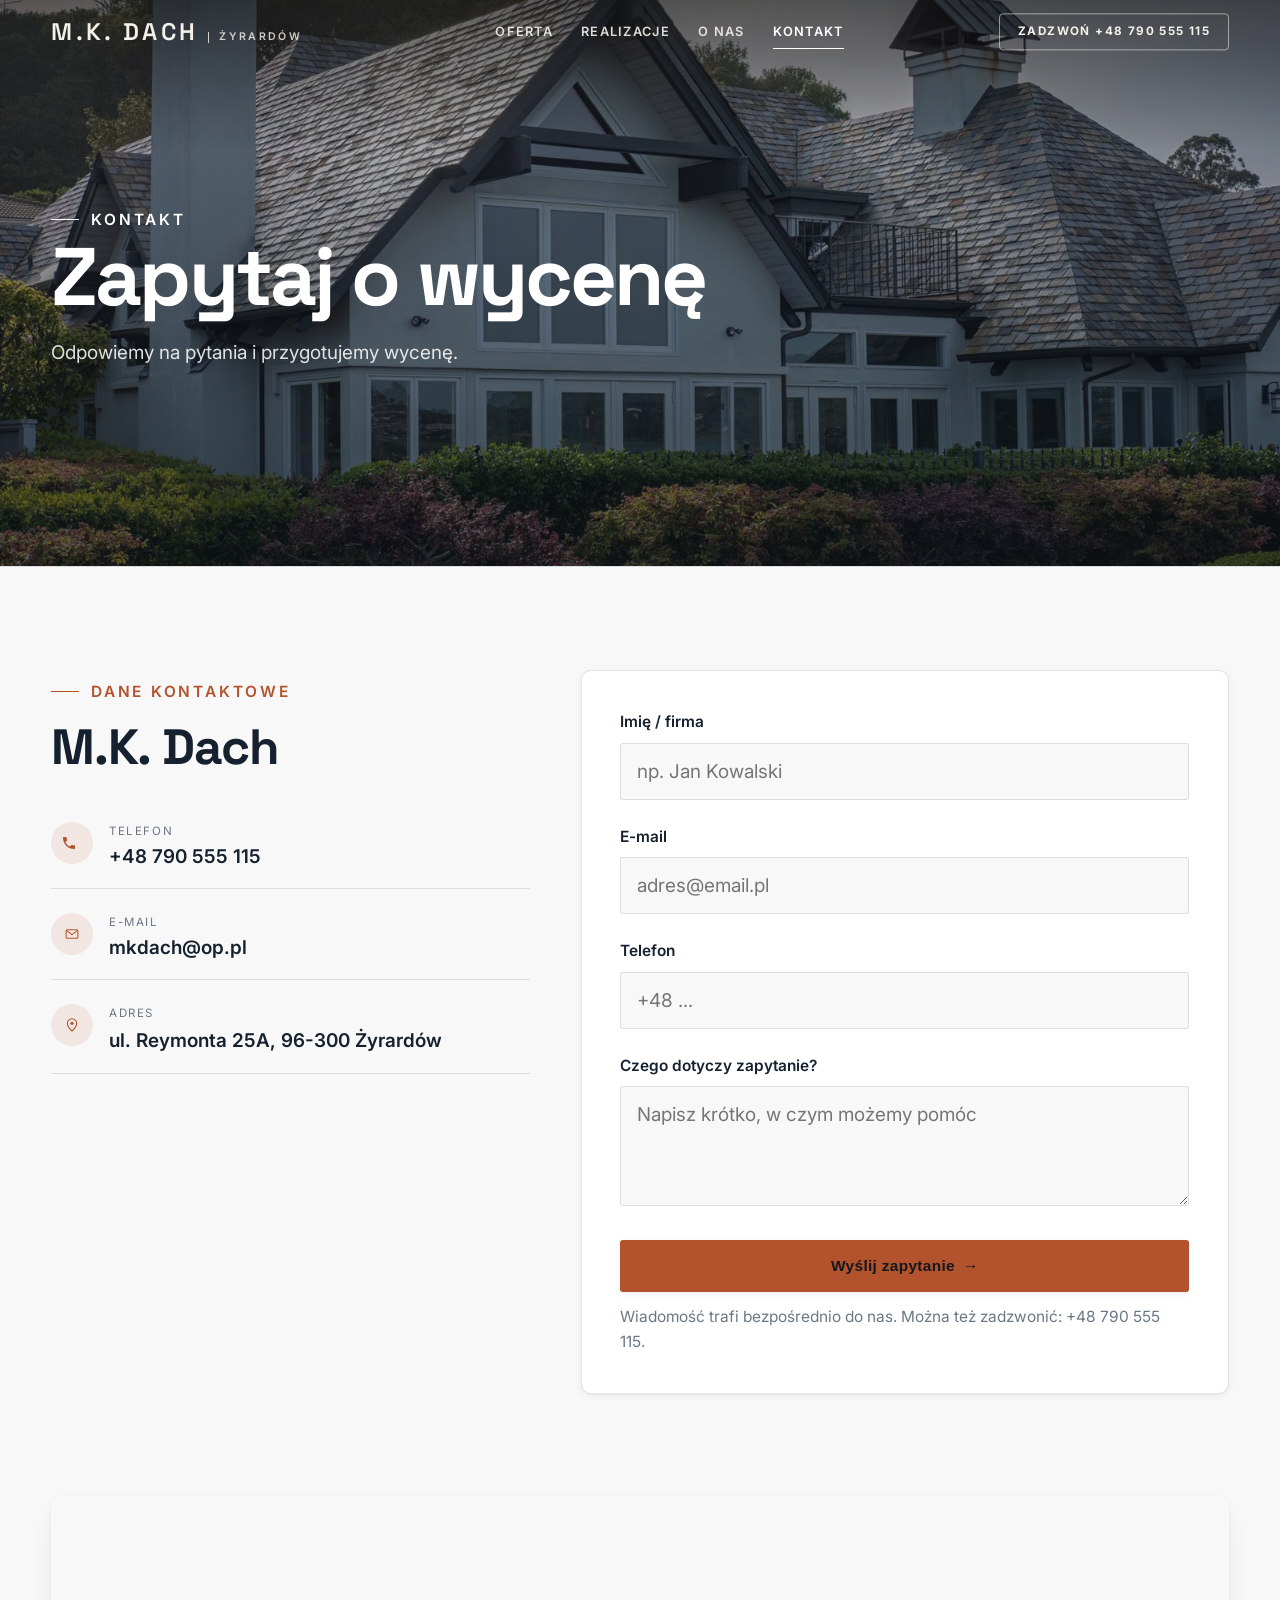
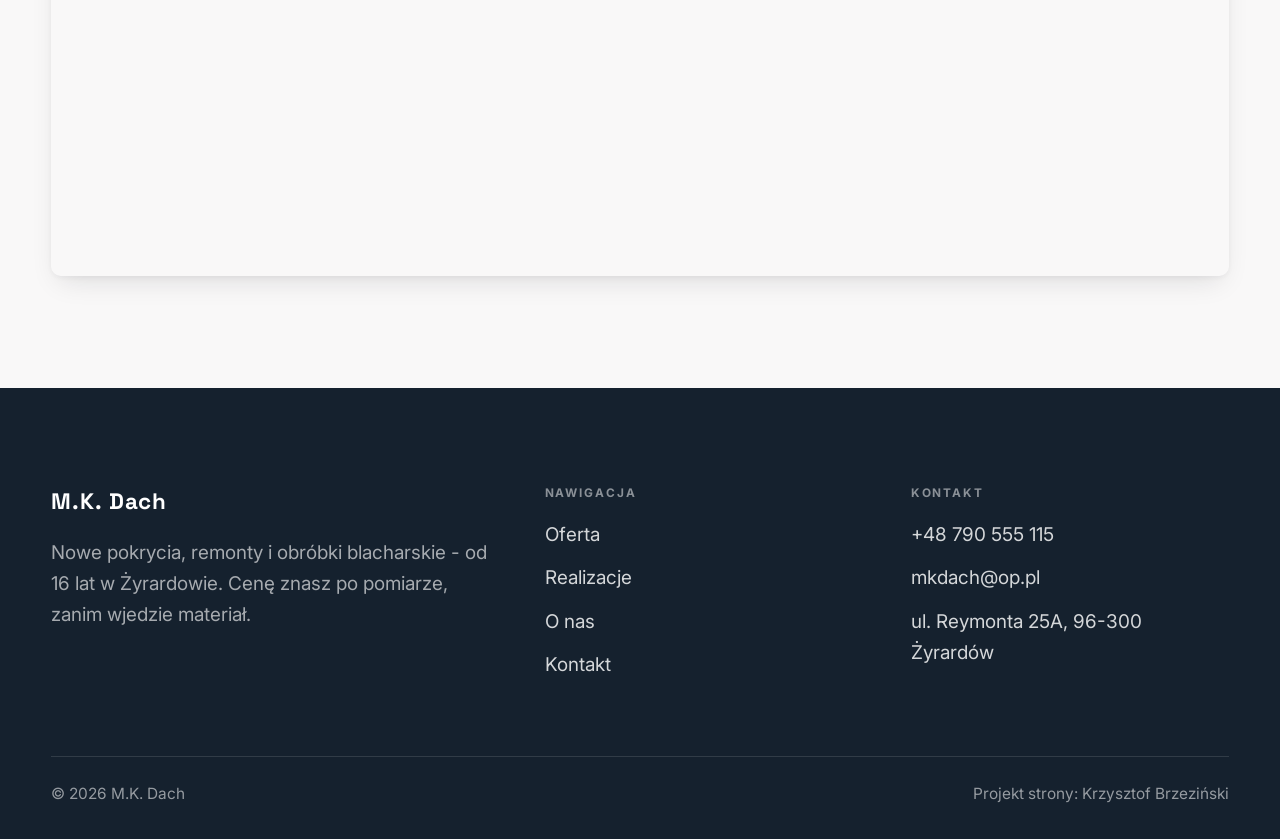
==== kontakt.html @ 136513e7 "Strona demo: m-k-dach" ====
<!DOCTYPE html>
<html lang="pl">
<head>
<meta charset="UTF-8">
<meta name="viewport" content="width=device-width, initial-scale=1.0">
<title>Kontakt - M.K. Dach</title>
<meta name="description" content="Kontakt M.K. Dach - ul. Reymonta 25A, 96-300 Żyrardów">
<link rel="preconnect" href="https://fonts.googleapis.com">
<link rel="preconnect" href="https://fonts.gstatic.com" crossorigin>
<link href="https://fonts.googleapis.com/css2?family=Space+Grotesk:wght@500;600;700&family=Inter:wght@400;500;600&display=swap" rel="stylesheet">
<link rel="stylesheet" href="assets/styles.css">
</head>
<body>

<header class="nav">
  <div class="wrap nav-inner">
    <a class="brand" href="index.html"><span class="name">M.K. Dach</span><span class="sub">Żyrardów</span></a>
    <nav class="nav-links">
      <a href="oferta.html">Oferta</a>
      <a href="realizacje.html">Realizacje</a>
      <a href="o-nas.html">O nas</a>
      <a href="kontakt.html" class="active">Kontakt</a>
      <a href="tel:+48790555115" class="btn btn-accent">Zadzwoń +48 790 555 115</a>
    </nav>
    <button class="nav-toggle" aria-label="Menu"><span></span><span></span><span></span></button>
  </div>
</header>

<section class="pagehead">
  <img src="img/g7.jpg" alt="M.K. Dach - Zapytaj o wycenę">
  <div class="wrap">
    <span class="eyebrow">Kontakt</span>
    <h1>Zapytaj o wycenę</h1>
    <p>Odpowiemy na pytania i przygotujemy wycenę.</p>
  </div>
</section>
<section>
  <div class="wrap contact-grid">
    <div class="reveal">
      <span class="eyebrow">Dane kontaktowe</span>
      <h2 style="margin:var(--space-4) 0 var(--space-6)">M.K. Dach</h2>
      <div class="info-list">
        <div class="info-row"><div class="ic"><svg class="ico-tel" width="16" height="16" viewBox="0 0 24 24" fill="none" aria-hidden="true"><path d="M6.6 10.8a15.5 15.5 0 0 0 6.6 6.6l2.2-2.2a1 1 0 0 1 1-.24 11.4 11.4 0 0 0 3.6.58 1 1 0 0 1 1 1V20a1 1 0 0 1-1 1A17 17 0 0 1 3 4a1 1 0 0 1 1-1h3.5a1 1 0 0 1 1 1c0 1.25.2 2.46.58 3.6a1 1 0 0 1-.25 1l-2.23 2.2Z" fill="currentColor"/></svg></div><div><div class="lbl">Telefon</div><a class="val" href="tel:+48790555115">+48 790 555 115</a></div></div>
        <div class="info-row"><div class="ic"><svg class="ico-mail" width="16" height="16" viewBox="0 0 24 24" fill="none" aria-hidden="true"><rect x="3.2" y="5.5" width="17.6" height="13" rx="1.6" stroke="currentColor" stroke-width="1.6"/><path d="M4 7l8 6 8-6" stroke="currentColor" stroke-width="1.6" stroke-linecap="round" stroke-linejoin="round"/></svg></div><div><div class="lbl">E-mail</div><a class="val" href="mailto:mkdach@op.pl">mkdach@op.pl</a></div></div>
        <div class="info-row"><div class="ic"><svg class="ico-pin" width="16" height="16" viewBox="0 0 24 24" fill="none" aria-hidden="true"><path d="M12 21s7-6.1 7-11.5A7 7 0 0 0 5 9.5C5 14.9 12 21 12 21Z" stroke="currentColor" stroke-width="1.6" fill="none"/><circle cx="12" cy="9.5" r="2.4" fill="currentColor"/></svg></div><div><div class="lbl">Adres</div><div class="val">ul. Reymonta 25A, 96-300 Żyrardów</div></div></div>
      </div>
    </div>
    <div class="reveal">
      <form class="form" action="https://formsubmit.co/mkdach@op.pl" method="POST">
        <input type="hidden" name="_subject" value="Zapytanie ze strony M.K. Dach">
        <input type="hidden" name="_captcha" value="false">
        <input type="hidden" name="_template" value="table">
        <div class="fld"><label for="name">Imię / firma</label><input id="name" name="name" type="text" placeholder="np. Jan Kowalski" required></div>
        <div class="fld"><label for="email">E-mail</label><input id="email" name="email" type="email" placeholder="adres@email.pl" required></div>
        <div class="fld"><label for="phone">Telefon</label><input id="phone" name="phone" type="tel" placeholder="+48 ..."></div>
        <div class="fld"><label for="msg">Czego dotyczy zapytanie?</label><textarea id="msg" name="message" placeholder="Napisz krótko, w czym możemy pomóc" required></textarea></div>
        <button type="submit" class="btn btn-accent" style="width:100%;justify-content:center">Wyślij zapytanie <span class="arr">→</span></button>
        <p class="note">Wiadomość trafi bezpośrednio do nas. Można też zadzwonić: +48 790 555 115.</p>
      </form>
    </div>
  </div>
</section>
<section style="padding-top:0">
  <div class="wrap reveal">
    <iframe class="map" title="M.K. Dach - Żyrardów" src="https://maps.google.com/maps?q=M.K.%20Dach%20%C5%BByrard%C3%B3w&z=15&output=embed" loading="lazy" referrerpolicy="no-referrer-when-downgrade"></iframe>
  </div>
</section>

<footer>
  <div class="wrap">
    <div class="foot-grid">
      <div class="foot-brand">
        <div class="name">M.K. Dach</div>
        <p>Nowe pokrycia, remonty i obróbki blacharskie - od 16 lat w Żyrardowie. Cenę znasz po pomiarze, zanim wjedzie materiał.</p>
      </div>
      <div class="foot-col">
        <h4>Nawigacja</h4>
        <a href="oferta.html">Oferta</a>
        <a href="realizacje.html">Realizacje</a>
        <a href="o-nas.html">O nas</a>
        <a href="kontakt.html">Kontakt</a>
      </div>
      <div class="foot-col">
        <h4>Kontakt</h4>
        <a href="tel:+48790555115">+48 790 555 115</a>
        <a href="mailto:mkdach@op.pl">mkdach@op.pl</a>
        <p>ul. Reymonta 25A, 96-300 Żyrardów</p>
      </div>
    </div>
    <div class="foot-bot">
      <span>© 2026 M.K. Dach</span>
      <span>Projekt strony: Krzysztof Brzeziński</span>
    </div>
  </div>
</footer>
<div class="sticky-call"><a class="sc-call" href="tel:+48790555115"><svg class="ico-tel" width="16" height="16" viewBox="0 0 24 24" fill="none" aria-hidden="true"><path d="M6.6 10.8a15.5 15.5 0 0 0 6.6 6.6l2.2-2.2a1 1 0 0 1 1-.24 11.4 11.4 0 0 0 3.6.58 1 1 0 0 1 1 1V20a1 1 0 0 1-1 1A17 17 0 0 1 3 4a1 1 0 0 1 1-1h3.5a1 1 0 0 1 1 1c0 1.25.2 2.46.58 3.6a1 1 0 0 1-.25 1l-2.23 2.2Z" fill="currentColor"/></svg> Zadzwoń</a><a class="sc-quote" href="kontakt.html">Bezpłatna wycena</a></div>

<script src="assets/main.js"></script>
</body>
</html>
---- assets/styles.css ----
/* ============================================================
   STOLBASZ — premium, architektoniczny B2B fit-out
   Jasna paleta, zero brązu. System wg premium-web-craft.
   Projekt strony: Krzysztof Brzeziński
   ============================================================ */

:root{
  /* PALETA — jasna, architektoniczna, chłodna */
  --paper:#F4F6F8;          /* główne tło */
  --paper-2:#E7EBEF;        /* sekcje alternatywne (chłodny jasny szary) */
  --paper-3:#E7EBEF;        /* delikatne wypełnienia */
  --ink:#15212E;            /* tekst główny — chłodny grafit */
  --ink-soft:#243443;       /* nagłówki drugorzędne */
  --muted:#6B7785;          /* tekst poboczny */
  --line:rgba(21,33,46,.12);/* hairline */
  --accent:#E8A317;         /* stonowany petrol-slate — jedyny akcent */
  --accent-d:#C9870C;
  --accent-soft:rgba(232,163,23,.10);
  --dark:#15212E;           /* sekcje ciemne (stopka/CTA) */

  /* ODSTĘPY — skala 4/8 */
  --space-1:4px; --space-2:8px; --space-3:12px; --space-4:16px; --space-5:24px;
  --space-6:32px; --space-7:48px; --space-8:64px; --space-9:96px; --space-10:128px;

  /* TYPOGRAFIA — fluid clamp() (skala podbita 16.07.2026: większe, czytelniejsze litery — uwaga Adama) */
  --text-sm:clamp(.9rem,.87rem + .12vw,1rem);
  --text-base:clamp(1.08rem,1.04rem + .18vw,1.2rem);
  --text-lg:clamp(1.24rem,1.15rem + .34vw,1.44rem);
  --text-h3:clamp(1.34rem,1.22rem + .55vw,1.66rem);
  --text-h2:clamp(2.1rem,1.66rem + 2.1vw,3.1rem);
  --text-h1:clamp(2.9rem,2.1rem + 4vw,5.1rem);

  /* PROMIENIE — architektoniczne, raczej ostre */
  --r-sm:3px; --r-md:6px; --r-lg:10px;

  /* RUCH */
  --ease:cubic-bezier(.25,.46,.45,.94); --dur:.24s;

  /* CIENIE — miękkie, warstwowe */
  --sh-sm:0 1px 2px rgba(16,24,32,.04), 0 2px 8px rgba(16,24,32,.05);
  --sh-md:0 2px 6px rgba(16,24,32,.05), 0 12px 28px -8px rgba(16,24,32,.12);
  --sh-lg:0 6px 14px rgba(16,24,32,.07), 0 26px 56px -18px rgba(16,24,32,.22);

  --hairline:1px solid var(--line);

  --font-display:'Space Grotesk','Inter',sans-serif;
  --font-body:'Inter',sans-serif;
}

*{box-sizing:border-box;margin:0;padding:0}
html{scroll-behavior:smooth}
body{
  font-family:var(--font-body);
  font-size:var(--text-base);
  line-height:1.65;
  color:var(--ink);
  background:var(--paper);
  -webkit-font-smoothing:antialiased;
  text-rendering:optimizeLegibility;
}
img{max-width:100%;display:block}
a{color:inherit;text-decoration:none}

.wrap{width:min(92%,1180px);margin-inline:auto}
section{padding-block:clamp(52px,6.5vw,96px)}

h1,h2,h3{font-family:var(--font-display);font-weight:700;line-height:1.08;letter-spacing:-.02em;color:var(--ink)}
h1{font-size:var(--text-h1);letter-spacing:-.035em}
h2{font-size:var(--text-h2);letter-spacing:-.025em}
h3{font-size:var(--text-h3)}
p{max-width:65ch}

.eyebrow{
  font-family:var(--font-body);
  font-size:var(--text-sm);
  font-weight:600;
  letter-spacing:.18em;
  text-transform:uppercase;
  color:var(--accent);
  display:inline-flex;align-items:center;gap:var(--space-3);
}
.eyebrow::before{content:"";width:28px;height:1px;background:var(--accent);display:inline-block}

.muted{color:var(--muted)}
.lead{font-size:var(--text-lg);line-height:1.55;color:var(--ink-soft);max-width:50ch}

/* ---------- BUTTONS ---------- */
.btn{
  display:inline-flex;align-items:center;gap:var(--space-2);
  font-weight:600;font-size:var(--text-sm);letter-spacing:.02em;
  padding:var(--space-4) var(--space-6);
  border-radius:var(--r-sm);
  transition:transform var(--dur) var(--ease),box-shadow var(--dur) var(--ease),background var(--dur) var(--ease);
  cursor:pointer;border:1px solid transparent;
}
.btn-accent{background:var(--accent);color:#fff;box-shadow:var(--sh-sm)}
.btn-accent:hover{background:var(--accent-d);transform:translateY(-2px);box-shadow:var(--sh-md)}
.btn-accent:active{transform:translateY(0);box-shadow:var(--sh-sm)}
.btn-ghost{background:transparent;color:var(--ink);border-color:var(--line)}
.btn-ghost:hover{border-color:var(--accent);color:var(--accent);transform:translateY(-2px)}
.btn-light{background:#fff;color:var(--ink);box-shadow:var(--sh-sm)}
.btn-light:hover{transform:translateY(-2px);box-shadow:var(--sh-md)}
.btn .arr{transition:transform var(--dur) var(--ease)}
.btn:hover .arr{transform:translateX(4px)}

/* ---------- NAV ---------- */
.nav{
  position:sticky;top:0;z-index:50;
  background:color-mix(in srgb,var(--paper) 88%,transparent);
  backdrop-filter:saturate(140%) blur(10px);
  border-bottom:var(--hairline);
}
.nav-inner{display:flex;align-items:center;justify-content:space-between;height:72px}
.brand{display:flex;flex-direction:column;line-height:1}
.brand .name{font-family:var(--font-display);font-weight:800;font-size:1.35rem;letter-spacing:.04em}
.brand .sub{font-size:.62rem;letter-spacing:.34em;text-transform:uppercase;color:var(--muted);margin-top:5px}
.nav-links{display:flex;align-items:center;gap:var(--space-6)}
.nav-links a{font-size:var(--text-sm);font-weight:500;color:var(--ink-soft);position:relative;padding-block:4px;transition:color var(--dur) var(--ease)}
.nav-links a::after{content:"";position:absolute;left:0;bottom:0;width:0;height:1.5px;background:var(--accent);transition:width var(--dur) var(--ease)}
.nav-links a:hover,.nav-links a.active{color:var(--ink)}
.nav-links a:hover::after,.nav-links a.active::after{width:100%}
.nav-links .btn{padding:var(--space-2) var(--space-5)}
/* przyciski w nav: właściwy kolor (przebij .nav-links a) + bez podkreślenia */
.nav-links a.btn-accent{color:#fff}
.nav-links a.btn-ghost,.nav-links a.btn-light{color:var(--ink)}
.nav-links a.btn::after{display:none}
.nav-toggle{display:none;background:none;border:none;cursor:pointer;flex-direction:column;gap:5px;padding:8px}
.nav-toggle span{width:24px;height:2px;background:var(--ink);transition:var(--dur)}

/* ---------- HERO (split) ---------- */
.hero{position:relative;overflow:hidden;border-bottom:var(--hairline)}
.hero-grid{display:grid;grid-template-columns:1.05fr .95fr;gap:clamp(24px,4vw,60px);align-items:center;
  padding-block:clamp(36px,4.5vw,64px)}
.hero-copy .eyebrow{margin-bottom:var(--space-5)}
.hero-copy h1{margin-bottom:var(--space-5)}
.hero-copy .lead{margin-bottom:var(--space-7)}
.hero-actions{display:flex;flex-wrap:wrap;gap:var(--space-4)}
.hero-art{position:relative;aspect-ratio:4/3;border-radius:var(--r-lg);overflow:hidden;box-shadow:var(--sh-lg)}
.hero-art img{width:100%;height:100%;object-fit:cover}
.hero-art::after{content:"";position:absolute;inset:0;background:linear-gradient(180deg,transparent 55%,rgba(18,24,28,.28))}
.hero-badge{position:absolute;left:var(--space-5);bottom:var(--space-5);z-index:2;
  background:rgba(252,252,251,.94);backdrop-filter:blur(4px);
  border-radius:var(--r-md);padding:var(--space-4) var(--space-5);box-shadow:var(--sh-md);max-width:78%}
.hero-badge strong{display:block;font-family:var(--font-display);font-size:1rem;letter-spacing:-.01em}
.hero-badge span{font-size:var(--text-sm);color:var(--muted)}

/* ---------- HERO duży / kinowy (strona główna) ---------- */
.hero-cine{position:relative;min-height:clamp(560px,82vh,840px);min-height:clamp(560px,82svh,840px);display:flex;align-items:center;overflow:hidden;border-bottom:var(--hairline)}
.hero-cine>img{position:absolute;inset:0;width:100%;height:100%;object-fit:cover;z-index:0}
.hero-cine::after{content:"";position:absolute;inset:0;z-index:1;
  background:linear-gradient(95deg,rgba(13,18,23,.86) 0%,rgba(13,18,23,.64) 32%,rgba(13,18,23,.24) 62%,rgba(13,18,23,.04) 100%)}
.hero-cine .wrap{position:relative;z-index:2;padding-block:var(--space-8)}
.hero-cine .hero-copy{max-width:660px}
.hero-cine .eyebrow{color:#fff;margin-bottom:var(--space-5)}
.hero-cine .eyebrow::before{background:#fff}
.hero-cine h1{color:#fff;margin-bottom:var(--space-5);font-size:clamp(2.9rem,2rem + 4.4vw,5.2rem)}
.hero-cine .lead{color:rgba(255,255,255,.92);max-width:48ch;margin-bottom:var(--space-7)}
.hero-cine .hero-actions{display:flex;flex-wrap:wrap;gap:var(--space-4)}
@media(max-width:680px){
  .hero-cine{min-height:clamp(520px,76vh,640px);min-height:clamp(520px,76svh,640px);align-items:flex-end}
  .hero-cine::after{background:linear-gradient(0deg,rgba(13,18,23,.9) 6%,rgba(13,18,23,.45) 55%,rgba(13,18,23,.25) 100%)}
  .hero-cine .wrap{padding-bottom:var(--space-9)}
}

/* full-bleed hero variant (podstrony) */
.pagehead{position:relative;min-height:46vh;min-height:46svh;display:flex;align-items:flex-end;overflow:hidden;border-bottom:var(--hairline)}
.pagehead img{position:absolute;inset:0;width:100%;height:100%;object-fit:cover}
.pagehead::after{content:"";position:absolute;inset:0;background:linear-gradient(180deg,rgba(18,24,28,.25),rgba(18,24,28,.62))}
.pagehead .wrap{position:relative;z-index:2;padding-block:var(--space-9);color:#fff}
.pagehead h1{color:#fff;max-width:18ch}
.pagehead .eyebrow{color:#fff}
.pagehead .eyebrow::before{background:#fff}
.pagehead p{color:rgba(255,255,255,.86);margin-top:var(--space-4);max-width:54ch}

/* ---------- STRIP (pasek skrótów / liczby) ---------- */
.strip{background:var(--dark);color:#fff}
.strip .wrap{display:grid;grid-template-columns:repeat(4,1fr);gap:var(--space-6);padding-block:var(--space-8)}
.strip .item .k{font-family:var(--font-display);font-size:clamp(1.6rem,1.2rem + 1.4vw,2.4rem);font-weight:800;letter-spacing:-.02em;color:#fff}
.strip .item .v{font-size:var(--text-sm);color:rgba(255,255,255,.66);margin-top:var(--space-2);line-height:1.45}
.strip .item{border-left:2px solid var(--accent);padding-left:var(--space-5)}

/* ---------- SECTION HEAD ---------- */
.head{max-width:48rem;margin-bottom:var(--space-8)}
.head.center{margin-inline:auto;text-align:center}
.head .eyebrow{margin-bottom:var(--space-4)}
.head h2{margin-bottom:var(--space-4)}
.head p{color:var(--muted);font-size:var(--text-lg);line-height:1.55}
.head.center p{margin-inline:auto}

/* ---------- INTRO SPLIT ---------- */
.split{display:grid;grid-template-columns:.92fr 1.08fr;gap:clamp(28px,5vw,80px);align-items:center}
.split.rev{grid-template-columns:1.08fr .92fr}
.split.rev .split-art{order:-1}
.split-art{position:relative;aspect-ratio:5/4;border-radius:var(--r-lg);overflow:hidden;box-shadow:var(--sh-lg)}
.split-art img{width:100%;height:100%;object-fit:cover}
.split-copy h2{margin-bottom:var(--space-5)}
.split-copy p+p{margin-top:var(--space-4)}
.split-copy .btn{margin-top:var(--space-6)}

/* ---------- SERVICES (zakres) ---------- */
.svc-grid{display:grid;grid-template-columns:repeat(auto-fit,minmax(280px,1fr));gap:var(--space-5)}
.svc{background:#fff;border:var(--hairline);border-radius:var(--r-md);padding:var(--space-7) var(--space-6);
  transition:transform var(--dur) var(--ease),box-shadow var(--dur) var(--ease),border-color var(--dur) var(--ease);
  position:relative;overflow:hidden}
.svc::before{content:"";position:absolute;left:0;top:0;width:3px;height:0;background:var(--accent);transition:height var(--dur) var(--ease)}
.svc:hover{transform:translateY(-4px);box-shadow:var(--sh-md);border-color:transparent}
.svc:hover::before{height:100%}
.svc .ic{font-family:var(--font-display);font-size:.8rem;font-weight:700;letter-spacing:.12em;color:var(--accent);margin-bottom:var(--space-4)}
.svc h3{margin-bottom:var(--space-3);font-size:1.22rem}
.svc p{color:var(--muted);font-size:var(--text-base);line-height:1.6}

/* big detailed service rows */
.svc-row{display:grid;grid-template-columns:.8fr 1.2fr;gap:clamp(20px,4vw,60px);align-items:center;padding-block:var(--space-8)}
.svc-row+.svc-row{border-top:var(--hairline)}
.svc-row.rev{grid-template-columns:1.2fr .8fr}
.svc-row.rev .svc-row-art{order:-1}
.svc-row-art{aspect-ratio:4/3;border-radius:var(--r-md);overflow:hidden;box-shadow:var(--sh-md)}
.svc-row-art img{width:100%;height:100%;object-fit:cover}
.svc-row h3{font-size:1.5rem;margin-bottom:var(--space-4)}
.svc-row .num{font-family:var(--font-display);font-size:.85rem;font-weight:700;letter-spacing:.14em;color:var(--accent);display:block;margin-bottom:var(--space-3)}
.svc-row ul{list-style:none;margin-top:var(--space-4);display:flex;flex-direction:column;gap:var(--space-2)}
.svc-row li{position:relative;padding-left:var(--space-5);color:var(--muted);font-size:var(--text-base)}
.svc-row li::before{content:"";position:absolute;left:0;top:.62em;width:8px;height:1px;background:var(--accent)}

/* ---------- GALLERY (realizacje) ---------- */
.gallery{display:grid;grid-template-columns:repeat(12,1fr);gap:var(--space-4);grid-auto-rows:200px}
/* GALERIA MASONRY — pionowe zdjęcia (portrety beauty/wellness) bez przycinania: kolumny, height auto */
.gallery-masonry{column-count:3;column-gap:var(--space-4)}
@media(max-width:900px){.gallery-masonry{column-count:2}}
@media(max-width:560px){.gallery-masonry{column-count:1}}
.gallery-masonry .m-tile{break-inside:avoid;margin:0 0 var(--space-4);padding:0;position:relative;overflow:hidden;border-radius:var(--r-md);border:1px solid var(--line)}
.gallery-masonry .m-tile img{width:100%;height:auto;display:block}
.gallery-masonry .m-tile .cap{position:absolute;left:0;right:0;bottom:0;padding:var(--space-4);color:#fff;background:linear-gradient(0deg,rgba(0,0,0,.55),transparent);font-size:var(--text-sm)}
.gallery-masonry .m-tile .cap small{display:block;font-weight:400;opacity:.78;letter-spacing:.04em;text-transform:uppercase;font-size:.66rem;margin-top:3px}
.tile{position:relative;overflow:hidden;border-radius:var(--r-md);box-shadow:var(--sh-sm);
  transition:transform var(--dur) var(--ease),box-shadow var(--dur) var(--ease)}
.tile img{width:100%;height:100%;object-fit:cover;transition:transform .6s var(--ease)}
.tile:hover{box-shadow:var(--sh-md)}
.tile:hover img{transform:scale(1.05)}
.tile .cap{position:absolute;left:0;right:0;bottom:0;padding:var(--space-5) var(--space-4) var(--space-4);
  background:linear-gradient(transparent,rgba(18,24,28,.78));color:#fff;
  font-size:var(--text-sm);font-weight:600;letter-spacing:.01em;
  opacity:0;transform:translateY(8px);transition:var(--dur) var(--ease)}
.tile:hover .cap{opacity:1;transform:translateY(0)}
.tile .cap small{display:block;font-weight:400;opacity:.78;letter-spacing:.04em;text-transform:uppercase;font-size:.66rem;margin-top:3px}
/* bento spans */
.t-wide{grid-column:span 6}
.t-tall{grid-column:span 6;grid-row:span 2}
.t-std{grid-column:span 6}
.t-third{grid-column:span 4}
.t-two3{grid-column:span 8}

/* ---------- TRUST / WIARYGODNOŚĆ ---------- */
.trust{background:var(--paper-2)}
.trust-grid{display:grid;grid-template-columns:repeat(auto-fit,minmax(240px,1fr));gap:var(--space-5);margin-top:var(--space-7)}
.trust-card{background:#fff;border-radius:var(--r-md);padding:var(--space-7) var(--space-6);box-shadow:var(--sh-sm);border-top:3px solid var(--accent)}
.trust-card .big{font-family:var(--font-display);font-size:clamp(1.8rem,1.3rem + 1.6vw,2.6rem);font-weight:800;letter-spacing:-.02em;color:var(--ink);line-height:1}
.trust-card h3{font-size:1.12rem;margin:var(--space-3) 0 var(--space-2)}
.trust-card p{color:var(--muted);font-size:var(--text-base);line-height:1.55}

/* ---------- CTA band ---------- */
.cta{background:var(--dark);color:#fff;position:relative;overflow:hidden}
.cta .wrap{display:grid;grid-template-columns:1.4fr .6fr;gap:var(--space-7);align-items:center;position:relative;z-index:2}
.cta h2{color:#fff;max-width:20ch}
.cta p{color:rgba(255,255,255,.74);margin-top:var(--space-4)}
.cta-actions{display:flex;flex-direction:column;gap:var(--space-3);align-items:flex-start}
.cta::before{content:"";position:absolute;right:-80px;top:-80px;width:360px;height:360px;border-radius:50%;
  background:radial-gradient(circle,var(--accent-soft),transparent 70%)}

/* ---------- CONTACT ---------- */
.contact-grid{display:grid;grid-template-columns:.85fr 1.15fr;gap:clamp(28px,4vw,56px);align-items:start}
.info-list{display:flex;flex-direction:column;gap:var(--space-2)}
.info-row{display:flex;gap:var(--space-4);align-items:flex-start;padding-block:var(--space-4);border-bottom:var(--hairline)}
.info-row .ic{flex:none;width:42px;height:42px;display:grid;place-items:center;border-radius:50%;
  background:var(--accent-soft);color:var(--accent);font-size:1.05rem}
.info-row .lbl{font-size:.72rem;letter-spacing:.14em;text-transform:uppercase;color:var(--muted)}
.info-row .val{font-weight:600;font-size:var(--text-base);margin-top:2px}
.info-row a.val:hover{color:var(--accent)}
.map{border:none;border-radius:var(--r-lg);box-shadow:var(--sh-md);width:100%;height:100%;min-height:380px;filter:grayscale(.2) contrast(1.02)}
.form{background:#fff;border:var(--hairline);border-radius:var(--r-lg);padding:clamp(24px,3vw,40px);box-shadow:var(--sh-sm)}
.form .fld{margin-bottom:var(--space-5)}
.form label{display:block;font-size:var(--text-sm);font-weight:600;margin-bottom:var(--space-2)}
.form input,.form textarea{width:100%;font-family:inherit;font-size:var(--text-base);color:var(--ink);
  padding:var(--space-4);border:var(--hairline);border-radius:var(--r-sm);background:var(--paper);transition:border-color var(--dur)}
.form input:focus,.form textarea:focus{outline:none;border-color:var(--accent);background:#fff}
.form textarea{resize:vertical;min-height:120px}
.form .note{font-size:var(--text-sm);color:var(--muted);margin-top:var(--space-3)}

/* ---------- FOOTER ---------- */
footer{background:var(--dark);color:#fff;padding-block:var(--space-9) var(--space-6)}
.foot-grid{display:grid;grid-template-columns:1.4fr 1fr 1fr;gap:var(--space-7);margin-bottom:var(--space-8)}
.foot-brand .name{font-family:var(--font-display);font-weight:800;font-size:1.4rem;letter-spacing:.04em}
.foot-brand p{color:rgba(255,255,255,.62);margin-top:var(--space-4);font-size:var(--text-base);max-width:38ch}
.foot-col h4{font-size:.74rem;letter-spacing:.16em;text-transform:uppercase;color:rgba(255,255,255,.5);margin-bottom:var(--space-4)}
.foot-col a,.foot-col p{display:block;color:rgba(255,255,255,.82);font-size:var(--text-base);margin-bottom:var(--space-3)}
.foot-col a:hover{color:#fff}
.foot-bot{border-top:1px solid rgba(255,255,255,.12);padding-top:var(--space-5);display:flex;justify-content:space-between;flex-wrap:wrap;gap:var(--space-3);
  font-size:var(--text-sm);color:rgba(255,255,255,.55)}
.foot-bot a:hover{color:#fff}

/* ---------- REVEAL ---------- */
.reveal{opacity:0;transform:translateY(22px);transition:opacity .6s var(--ease),transform .6s var(--ease)}
.reveal.in{opacity:1;transform:none}

/* ---------- RESPONSIVE ---------- */
@media(max-width:920px){
  .hero-grid,.split,.split.rev,.svc-row,.svc-row.rev,.cta .wrap,.contact-grid,.foot-grid{grid-template-columns:1fr}
  .split.rev .split-art,.svc-row.rev .svc-row-art{order:0}
  .hero-art{aspect-ratio:16/10;max-height:420px}
  .strip .wrap{grid-template-columns:repeat(2,1fr);gap:var(--space-7)}
  .gallery{grid-auto-rows:180px}
  .t-wide,.t-tall,.t-std,.t-third,.t-two3{grid-column:span 6}
  .t-tall{grid-row:span 1}
  .cta-actions{flex-direction:row;flex-wrap:wrap}
  .foot-grid{gap:var(--space-6)}
}
@media(max-width:680px){
  .nav-links{position:fixed;inset:72px 0 auto 0;background:var(--paper);flex-direction:column;align-items:stretch;
    gap:0;padding:var(--space-4) 6%;border-bottom:var(--hairline);box-shadow:var(--sh-md);
    transform:translateY(-120%);transition:transform var(--dur) var(--ease)}
  .nav-links.open{transform:translateY(0)}
  .nav-links a{padding-block:var(--space-4);border-bottom:var(--hairline)}
  .nav-links .btn{margin-top:var(--space-3);justify-content:center}
  .nav-toggle{display:flex}
  .strip .wrap{grid-template-columns:1fr}
  .gallery{grid-template-columns:repeat(6,1fr)}
  .foot-grid{grid-template-columns:1fr}
}
@media(prefers-reduced-motion:reduce){
  *{animation-duration:.01ms!important;transition:none!important}
  .reveal{opacity:1!important;transform:none!important}
  html{scroll-behavior:auto}
}

/* ============================================================
   PREMIUM LAYER — destylat deep-researchu branż (anty-AI, spokój).
   Zmienne STOLBASZ (--accent/--ink/--paper/--line/--dark). Ruch ledwo
   zauważalny, krzywa cubic-bezier(.16,.84,.44,1); prefers-reduced-motion
   pokryte blanketem wyżej. Karty hairline zamiast cieni = #1 sygnał „nie-AI".
   ============================================================ */

/* więcej oddechu między sekcjami (liderzy: 110-130px) */
section{padding-block:clamp(64px,8vw,128px)}

/* 1) Aksamitny reveal — dłuższa, miękka krzywa zamiast „skoku" */
.reveal{transition:opacity .9s cubic-bezier(.16,.84,.44,1),transform .9s cubic-bezier(.16,.84,.44,1);will-change:opacity,transform}
/* stagger TYLKO w galerii (tam pozycja = porządek dzieci) */
.gallery .reveal:nth-child(2){transition-delay:.07s}
.gallery .reveal:nth-child(3){transition-delay:.14s}
.gallery .reveal:nth-child(4){transition-delay:.21s}
.gallery .reveal:nth-child(5){transition-delay:.28s}
.gallery .reveal:nth-child(6){transition-delay:.35s}

/* 2) Hero STATYCZNY na .hero-cine — Ken Burns CAŁKIEM WYŁĄCZONY 26.06 (3. zgłoszenie Szymona).
   GENEZA: animowanie scale na <img> hero z teksturami (cegły/framugi) re-samplinguje obraz
   klatka po klatce → na części ekranów drobne drganie/shimmer = „heroshot się trzęsie".
   translateY usunięto wcześniej, scale-only + will-change/GPU NIE wystarczyły do GWARANCJI gładkości.
   Krzysztof zażądał pewności („make sure, że błąd się nie pojawi") > efekt. Zero animacji = 0% drgania.
   Delikatny zoom zostaje TYLKO w pełnoekranowych hero gastro/studio (hg-bg/hs-bg — tło, inny
   mechanizm, chwalone, nigdy nie zgłaszane). NIE wracać do KB na .hero-cine bez realnego testu
   na sprzęcie klienta — to ryzyko regresji „trzęsienia”. */
/* BEZPIECZNY "wow" na hero = jednorazowy FADE-IN (opacity), nie zoom.
   opacity nie dotyka bitmapy → gładkie na KAŻDYM zdjęciu/ekranie/GPU, zero ryzyka migotania.
   Geometryczny ruch (scale/translate) na .hero-cine jest ZAKAZANY (bramka pilnuje). */
@keyframes heroFade{from{opacity:0}to{opacity:1}}
.hero-cine>img{transform:none;animation:heroFade 1.1s ease-out both}

/* 3) Akcentowy hairline pod nagłówkiem sekcji, który „rysuje się" przy wejściu */
.head h2{position:relative;padding-bottom:18px}
.head h2::after{content:"";position:absolute;left:0;bottom:0;height:1px;width:0;background:var(--accent);transition:width 1s cubic-bezier(.16,.84,.44,1) .15s}
.head.center h2::after{left:50%;transform:translateX(-50%)}
.head.reveal.in h2::after,.head.center.reveal.in h2::after{width:54px}

/* 4) Karty HAIRLINE zamiast cieni/zaokrągleń (najmocniejszy anty-AI detal) */
.svc{background:transparent;border:1px solid var(--line);border-radius:var(--r-sm);box-shadow:none}
.svc:hover{box-shadow:none;border-color:var(--accent);transform:translateY(-3px)}
.trust-card{background:transparent;box-shadow:none;border:1px solid var(--line);border-top:2px solid var(--accent);border-radius:var(--r-sm)}
.tile{box-shadow:none;border-radius:var(--r-sm)}
.tile:hover{box-shadow:none}

/* 5) Sticky-nav kondensuje się po przewinięciu (sygnał dopracowania) */
.nav{transition:box-shadow .4s ease,background .4s ease}
.nav.is-stuck{box-shadow:0 1px 0 var(--line),0 14px 30px -24px rgba(0,0,0,.45)}
.nav-inner{transition:height .35s var(--ease)}
.nav.is-stuck .nav-inner{height:60px}

/* 6) MANIFESTO — pełnoekranowy cytat-bohater (zastępuje generyczne „Dlaczego my") */
.manifesto{background:var(--paper-2);text-align:center}
.manifesto .wrap{max-width:60rem}
.manifesto p{font-family:var(--font-display);font-style:italic;font-size:clamp(1.6rem,1rem + 2.4vw,2.8rem);line-height:1.32;color:var(--ink-soft);margin-inline:auto;max-width:26ch;position:relative;padding-top:var(--space-8)}
.manifesto p::before{content:"";position:absolute;top:0;left:50%;transform:translateX(-50%);width:54px;height:1px;background:var(--accent)}
.manifesto p span{color:var(--accent);font-style:italic}

/* 7) GATEWAYS — 3 duże bramy-zdjęcia (zamiast paska menu usług) */
.gateways{display:grid;grid-template-columns:repeat(3,1fr);gap:var(--space-4)}
.gateway{position:relative;aspect-ratio:3/4;overflow:hidden;border-radius:var(--r-sm);display:block}
.gateway img{width:100%;height:100%;object-fit:cover;transition:transform .8s var(--ease),filter .5s var(--ease)}
.gateway::after{content:"";position:absolute;inset:0;background:linear-gradient(180deg,transparent 38%,rgba(18,24,28,.74))}
.gateway:hover img{transform:scale(1.05);filter:brightness(1.05)}
.gateway .g-ttl{position:absolute;left:0;right:0;bottom:0;z-index:2;padding:var(--space-6) var(--space-5);color:#fff;font-family:var(--font-display);font-size:1.45rem;letter-spacing:-.01em;line-height:1.15}
.gateway .g-ttl small{display:block;font-family:var(--font-body);font-size:var(--text-sm);font-weight:400;opacity:.82;letter-spacing:.03em;margin-top:5px}
@media(max-width:760px){.gateways{grid-template-columns:1fr}.gateway{aspect-ratio:16/10}}

/* 8) LOGO klienta w nagłówku (gdy podane --logo) */
/* 52px domyślnie (feedback Bartka 06.07.2026: 40px ginęło, uwaga padła 3x; ~56px sprawdzone na żywym demie anna-borowiec-makeup) */
.brand-logo{height:64px;width:auto;max-width:300px;object-fit:contain;display:block}
.nav.is-stuck .brand-logo{height:52px}
@media(max-width:680px){.brand-logo{height:46px;max-width:210px}}


/* === RWD: nagłówki na wąskich ekranach (dodane 17.07.2026 razem z fixem clamp) ===
   Po przywróceniu działania clamp() dolna granica --text-h1 (2.9rem) rozpychała
   dokument przy długich polskich słowach na telefonach. Tu ją zjeżdżamy. */
@media (max-width:560px){
  :root{
    --text-h1:clamp(1.9rem, 1.15rem + 4.4vw, 2.7rem);
    --text-h2:clamp(1.5rem, 1rem + 3vw, 2.1rem);
  }
  .hero-cine h1{font-size:clamp(1.9rem, 1.15rem + 4.4vw, 2.7rem)}
  h1,h2{overflow-wrap:break-word}
}

/* === rodzina: fachowcy === */
/* ============================================================
   RODZINA: FACHOWCY (hydraulik/elektryk/remont/brukarstwo/ogrodzenia)
   Doklejane NA WIERZCH base.css. Dziedziczy paletę/fonty skórki (trade/elektryk).
   Filozofia: telefon-bohater + zaufanie + „bezpłatna wycena". Spokój, nie krzyk.
   (count-up i podwójny iframe mapy świadomie pominięte - krytyka blueprintu.)
   ============================================================ */

/* --- PROCES - oś „jak pracujemy" (podpis rodziny, czego nie ma w meblach) --- */
.proces{background:var(--paper-2)}
.proces-line{list-style:none;display:grid;grid-template-columns:repeat(4,1fr);gap:var(--space-5);position:relative;margin:0;padding:0}
.proces-line li{position:relative;padding-top:var(--space-7)}
.proces-line li::before{content:"";position:absolute;top:14px;left:0;right:0;height:1px;background:var(--line)}
.proces-line li:last-child::before{right:50%}
.proces-line li:first-child::before{left:50%}
.proces-line li::after{content:"";position:absolute;top:9px;left:calc(50% - 6px);width:11px;height:11px;border-radius:50%;background:var(--accent);box-shadow:0 0 0 4px var(--paper-2)}
.proces-line .pno{font-family:var(--font-display);font-weight:800;font-size:1.5rem;color:var(--accent);letter-spacing:-.02em;display:block;margin-bottom:var(--space-3);text-align:center}
.proces-line h3{font-size:1.1rem;margin-bottom:var(--space-2);text-align:center}
.proces-line p{color:var(--muted);font-size:var(--text-sm);line-height:1.5;text-align:center;max-width:26ch;margin-inline:auto}
@media(max-width:820px){
  .proces-line{grid-template-columns:1fr;gap:0}
  .proces-line li{padding:var(--space-5) 0 var(--space-5) var(--space-7)}
  .proces-line li::before{left:5px;right:auto;top:0;bottom:0;width:1px;height:auto}
  .proces-line li:first-child::before,.proces-line li:last-child::before{left:5px;right:auto}
  .proces-line li::after{top:var(--space-6);left:0}
  .proces-line .pno,.proces-line h3,.proces-line p{text-align:left;margin-inline:0}
}

/* --- OBSZAR DZIAŁANIA - lokalność (chipy z REALNEGO miasta, bez drugiego iframe) --- */
.obszar .head{text-align:center;margin-inline:auto}
.obszar .head .eyebrow{justify-content:center}
.obszar-list{list-style:none;display:flex;flex-wrap:wrap;justify-content:center;gap:var(--space-3);margin:0;padding:0;max-width:60rem;margin-inline:auto}
.obszar-list li{border:1px solid var(--line);border-radius:999px;padding:var(--space-2) var(--space-5);
  font-size:var(--text-sm);font-weight:600;color:var(--ink-soft);transition:border-color .24s var(--ease),color .24s var(--ease)}
.obszar-list li:hover{border-color:var(--accent);color:var(--accent)}
.obszar-list li.is-home{background:var(--accent);border-color:var(--accent);color:#fff}

/* --- STICKY-CALL - dolny pasek mobile (najważniejszy konwerter tej rodziny) --- */
.sticky-call{display:none}
@media(max-width:820px){
  .sticky-call{display:grid;grid-template-columns:1fr 1fr;gap:1px;position:fixed;left:0;right:0;bottom:0;z-index:90;
    background:var(--line);box-shadow:0 -6px 20px -10px rgba(0,0,0,.4)}
  .sticky-call a{padding:15px 8px;text-align:center;font-weight:700;font-size:.95rem;letter-spacing:.01em}
  .sc-call{background:var(--accent);color:#fff}
  .sc-quote{background:var(--paper);color:var(--ink)}
  body{padding-bottom:56px}
}

/* --- Blok „Awaria? Dzwoń” (opcjonalny, hydraulik/elektryk) --- */
.awaria{background:var(--dark);color:#fff}
.awaria .wrap{display:flex;flex-wrap:wrap;align-items:center;justify-content:space-between;gap:var(--space-5);padding-block:var(--space-7)}
.awaria h3{color:#fff;font-size:clamp(1.3rem,1rem + 1.2vw,1.8rem)}
.awaria p{color:rgba(255,255,255,.72);margin-top:var(--space-2)}
.awaria .btn-accent{white-space:nowrap}

/* === CERTYFIKATY / CZYM PRACUJEMY (gated: renderuje sie tylko gdy brief poda certy/marki/gwarancja) - mocny lever dla dekarzy === */
.auto-marki .marki-list{display:flex;flex-wrap:wrap;justify-content:center;gap:clamp(.8rem,2.5vw,1.6rem);list-style:none;margin:var(--space-7) 0 0;padding:0}
.auto-marki .marki-list li{font-family:var(--font-display);text-transform:uppercase;letter-spacing:.12em;font-weight:600;
  font-size:clamp(.82rem,1.5vw,1rem);color:var(--ink-soft);padding:.5rem 1rem;border:1px solid var(--line);border-radius:var(--r-sm)}
.marki-gwar{text-align:center;color:var(--muted);font-size:var(--text-sm);margin-top:var(--space-6)}

/* ============================================================
   FAZA 3 - OSOBNY UKŁAD FACHOWCY (research wf_e4ed63db + krytyka z policzonym WCAG). Doklejane na wierzch.
   Tożsamość: ZAUFANIE + DUŻY TELEFON + DOWÓD. Dwublok hero (zdjęcie | lity panel), bezpośrednio, solidnie.
   ============================================================ */

/* --- P0 KONTRAST: bursztyn jako TEKST na jasnym = 2.0 FAIL (policzone). Naprawy (bursztyn->ciemny tekst / ink). --- */
.btn-accent{color:#14171c}                                  /* bursztyn + ciemny tekst = 8.28 PASS */
.sticky-call .sc-call{color:#14171c}                        /* sticky bursztyn + ciemny tekst */
.obszar-list li.is-home{background:var(--ink);border-color:var(--ink);color:#fff}  /* było bursztyn+biel 2.17 -> ink+biel 16.29 */
.proces-line .pno{color:var(--ink-soft)}                    /* numery procesu: było bursztyn 2.0 -> ink-soft (czytelne); kropka osi zostaje bursztyn (grafika) */

/* --- Ikona telefonu (uzywana w hero hf-phone-num; nav styluje silnik NAV NOBU) --- */
.ico-tel{vertical-align:-2px;margin-right:.3em}

/* === HERO FACHOWCY: dwublok (zdjęcie | lity panel ink). Zdjęcie = PIERWSZE dziecko (blur-guard + mobilny stack). STATYCZNE. === */
.hero-fach{display:grid;grid-template-columns:1fr minmax(0,46%);min-height:clamp(540px,76vh,740px);min-height:clamp(540px,76svh,740px)}
.hf-photo{width:100%;height:100%;object-fit:cover;display:block;background:var(--paper-2)}  /* img = PIERWSZE dziecko sekcji (blur-guard); EAGER, bez animacji (zero janku) */
.hf-panel{order:-1;background:var(--ink);color:#fff;display:flex;flex-direction:column;justify-content:center;
  padding:clamp(2.2rem,5vw,4.5rem) clamp(1.6rem,4vw,3.6rem)}
.hf-kicker{font-family:var(--font-display);font-weight:700;text-transform:uppercase;letter-spacing:.14em;
  font-size:clamp(.74rem,1.4vw,.9rem);color:var(--accent)}
.hf-title{color:#fff;font-family:var(--font-display);font-weight:800;line-height:1.05;letter-spacing:-.01em;
  font-size:clamp(1.9rem,1.4rem + 2vw,3rem);margin:var(--space-3) 0 var(--space-5)}
.hf-phone{display:inline-flex;flex-direction:column;gap:.15rem;margin-bottom:var(--space-5);width:fit-content}
.hf-phone-lab{font-size:.74rem;text-transform:uppercase;letter-spacing:.14em;color:rgba(255,255,255,.66)}
.hf-phone-num{font-family:var(--font-display);font-weight:800;color:#fff;font-variant-numeric:tabular-nums;white-space:nowrap;
  font-size:clamp(2rem,1.4rem + 2.2vw,2.9rem);line-height:1;display:inline-flex;align-items:center}
.hf-phone-num .ico-tel{width:.7em;height:.7em;color:var(--accent);margin-right:.35em}   /* ikona bursztyn, cyfry białe */
.hf-phone:hover .hf-phone-num{color:var(--accent)}
.hf-actions{display:flex;flex-wrap:wrap;gap:var(--space-3)}
.hf-ghost{color:#fff;border-color:rgba(255,255,255,.45)}
.hf-trust{margin-top:var(--space-5);padding-top:var(--space-4);border-top:1px solid rgba(255,255,255,.16);
  color:rgba(255,255,255,.82);font-weight:600;font-size:var(--text-sm);letter-spacing:.01em}
@media(max-width:820px){
  .hero-fach{grid-template-columns:1fr;min-height:0}
  .hf-photo{aspect-ratio:16/10}
  .hf-panel{order:0;padding-block:clamp(2rem,7vw,3rem)}     /* DOM-order: zdjęcie na górze, panel pod */
}

/* === PROMISE BAR: zawsze-obecna sygnatura usługowa (anty recon-collapse) === */
.fach-promise{background:var(--paper-2);border-bottom:var(--hairline);padding-block:0}
.fach-promise .wrap{padding-block:var(--space-4)}
.fp-row{list-style:none;margin:0;padding:0;display:flex;flex-wrap:wrap;justify-content:center;align-items:center;gap:clamp(.6rem,2.4vw,2rem)}
.fp-row li{font-family:var(--font-display);font-weight:700;text-transform:uppercase;letter-spacing:.08em;
  font-size:clamp(.72rem,1.3vw,.85rem);color:var(--ink-soft);display:flex;align-items:center}
.fp-row li:not(:last-child)::after{content:"";width:6px;height:6px;border-radius:50%;background:var(--accent);margin-left:clamp(.6rem,2.4vw,2rem)}

/* === TRUST BAR (gated): jasne pasmo, cyfry INK (NIE bursztyn=2.0 FAIL), bursztyn jako kreska pod liczbą === */
.trust-bar{background:var(--paper);border-bottom:var(--hairline)}
.trust-bar .wrap{display:flex;flex-wrap:wrap;align-items:center;justify-content:center;gap:clamp(1rem,3vw,2.6rem);padding-block:var(--space-7)}
.tb-stats{display:flex;flex-wrap:wrap;gap:clamp(1rem,3vw,2.6rem)}
.tb-stat{display:flex;flex-direction:column;align-items:center;text-align:center;padding-bottom:var(--space-2);border-bottom:3px solid var(--accent)}
.tb-num{font-family:var(--font-display);font-weight:800;font-size:clamp(2rem,3vw,2.8rem);line-height:1;color:var(--ink);font-variant-numeric:tabular-nums}
.tb-lab{font-size:.74rem;text-transform:uppercase;letter-spacing:.08em;color:var(--muted);margin-top:.3rem}
.tb-google{font-weight:700;color:var(--ink);font-size:var(--text-base);background:var(--paper-2);border:var(--hairline);border-radius:999px;padding:.5rem 1.1rem;font-variant-numeric:tabular-nums}
.tb-seal{font-family:var(--font-display);font-weight:700;text-transform:uppercase;letter-spacing:.06em;font-size:.85rem;
  color:var(--ink);border:1px solid var(--accent);border-radius:var(--r-sm);padding:.5rem 1rem}

/* === LISTA USŁUG (zamiast bram-nastrojowych): konkret "co + zakres + wycena" === */
.fach-uslugi .fu-list{list-style:none;margin:var(--space-8) 0 0;padding:0;display:flex;flex-direction:column}
.fu-row{display:grid;grid-template-columns:minmax(11rem,1fr) 2fr auto;gap:clamp(1rem,3vw,2.5rem);align-items:center;
  padding-block:var(--space-5);border-top:1px solid var(--line)}
.fu-row:last-child{border-bottom:1px solid var(--line)}
.fu-name{font-family:var(--font-display);font-weight:700;font-size:1.15rem;color:var(--ink)}
.fu-desc{color:var(--muted);font-size:var(--text-sm);line-height:1.55}
.fu-cta{font-weight:700;font-size:var(--text-sm);color:var(--accent-d);white-space:nowrap}
.fu-cta:hover{color:var(--ink)}
@media(max-width:760px){.fu-row{grid-template-columns:1fr;gap:var(--space-2)}.fu-cta{justify-self:start}}

/* === OPINIE (gated): realne cytaty z reconu === */
.opinie-grid{display:grid;grid-template-columns:repeat(auto-fit,minmax(16rem,1fr));gap:var(--space-6);margin-top:var(--space-8)}
.op-card{margin:0;background:var(--paper);border:1px solid var(--line);border-radius:var(--r-md);padding:var(--space-6);display:flex;flex-direction:column;gap:var(--space-3)}
.op-star{color:var(--accent-d);letter-spacing:.1em;font-size:.95rem}
.op-card blockquote{margin:0;color:var(--ink-soft);font-size:var(--text-base);line-height:1.6}
.op-autor{font-family:var(--font-display);font-weight:700;color:var(--ink);font-size:.95rem}

/* === SUWAK PRZED/PO (kopia z auto.css - CSS nie dziedziczy się między rodzinami; krytyka 5b) === */
.auto-ba .ba-slider{position:relative;--ba-pos:50%;max-width:62rem;margin:var(--space-8) auto 0;aspect-ratio:16/9;
  overflow:hidden;border-radius:var(--r-sm);border:1px solid var(--line);touch-action:none;user-select:none;cursor:ew-resize}
.ba-slider img{position:absolute;inset:0;width:100%;height:100%;object-fit:cover;display:block}
.ba-before-wrap{position:absolute;inset:0;clip-path:inset(0 calc(100% - var(--ba-pos)) 0 0)}
.ba-lab{position:absolute;top:var(--space-4);z-index:3;font-family:var(--font-display);text-transform:uppercase;
  letter-spacing:.1em;font-size:.7rem;color:#fff;background:rgba(10,12,15,.6);padding:.3rem .6rem;border-radius:2px}
.ba-lab-l{left:var(--space-4)}
.ba-lab-r{right:var(--space-4)}
.ba-handle{position:absolute;top:0;bottom:0;left:var(--ba-pos);width:2px;background:var(--accent);transform:translateX(-1px);z-index:4;pointer-events:none}
.ba-handle span{position:absolute;top:50%;left:50%;transform:translate(-50%,-50%);width:38px;height:38px;border-radius:50%;
  background:var(--accent);box-shadow:0 2px 12px rgba(0,0,0,.4);display:flex;align-items:center;justify-content:center}
.ba-handle span::before,.ba-handle span::after{content:"";position:absolute;width:0;height:0;border-block:5px solid transparent}
.ba-handle span::before{left:9px;border-right:6px solid #14171c}
.ba-handle span::after{right:9px;border-left:6px solid #14171c}
.ba-podpis{text-align:center;color:var(--muted);font-size:var(--text-sm);margin-top:var(--space-5)}

/* === NAV NOBU (silnik): fachowcy === */
.nav{position:fixed;left:0;right:0;backdrop-filter:none;border-bottom:1px solid transparent;z-index:100;transition:transform .35s var(--ease),background .35s ease,box-shadow .35s ease}
.nav.nav-hidden{transform:translateY(-100%)}
.nav.is-stuck{background:transparent;box-shadow:none;border-bottom-color:transparent}
.nav.is-stuck .nav-inner{height:64px}
.nav .brand{flex-direction:row;align-items:baseline;gap:.6rem;line-height:1}
.nav .brand .name{font-family:var(--font-display);font-weight:600;font-size:1.5rem;text-transform:uppercase;letter-spacing:.14em}
.nav .brand .sub{margin-top:0;padding-left:.65rem;border-left:1px solid currentColor;font-size:.66rem;font-weight:600;letter-spacing:.22em;text-transform:uppercase}
.nav .nav-links a{font-size:.8rem;font-weight:600;text-transform:uppercase;letter-spacing:.1em;padding-block:6px}
.nav .nav-links a::after{height:1px}
.nav .nav-links a.btn-accent{font-size:.73rem;font-weight:700;text-transform:uppercase;letter-spacing:.12em;padding:.5rem 1.1rem;border-radius:4px;box-shadow:none}
.nav .nav-links a.btn-accent:hover{transform:none;box-shadow:none}
.nav .nav-links a.btn-accent{background:var(--accent);border:1px solid var(--accent);color:#14171c}
.nav .nav-links a.btn-accent:hover{background:var(--accent);border-color:var(--accent);color:#14171c;filter:brightness(1.07)}
.nav{background:transparent}
.nav::after{content:"";position:absolute;left:0;right:0;top:0;height:150px;z-index:-1;pointer-events:none;transition:opacity .35s ease;background:linear-gradient(180deg,rgba(8,6,4,.55) 0%,rgba(8,6,4,0) 100%)}
.nav.nav-solid::after{opacity:0}
.nav .brand .name{color:#f5f1ea}
.nav .brand .sub{color:rgba(245,241,234,.82)}
.nav .nav-links a:not(.btn-accent){color:rgba(245,241,234,.9)}
.nav .nav-links a:not(.btn-accent):hover,.nav .nav-links a.active:not(.btn-accent){color:#fff}
.nav .nav-links a:not(.btn-accent)::after{background:#fff}
.nav .nav-toggle span{background:#f5f1ea}
.nav.nav-solid{background:color-mix(in srgb,var(--paper) 94%,transparent);backdrop-filter:saturate(140%) blur(10px);border-bottom:var(--hairline)}
.nav.nav-solid .brand .name{color:var(--ink)}
.nav.nav-solid .brand .sub{color:var(--accent-d)}
.nav.nav-solid .nav-links a:not(.btn-accent){color:var(--ink-soft)}
.nav.nav-solid .nav-links a:not(.btn-accent):hover,.nav.nav-solid .nav-links a.active:not(.btn-accent){color:var(--ink)}
.nav.nav-solid .nav-links a:not(.btn-accent)::after{background:var(--accent-d)}
.nav.nav-solid .nav-toggle span{background:var(--ink)}
.nav.nav-solid.nav-hidden{background:transparent;box-shadow:none;border-bottom-color:transparent}
@media(min-width:681px){
.nav .nav-inner{position:relative;height:64px}
.nav .nav-links{flex:1;justify-content:center;gap:clamp(1rem,2.2vw,1.9rem);padding-right:12rem}
.nav .nav-links a.btn-accent{position:absolute;right:0;top:50%;transform:translateY(-50%);margin:0}
.nav:not(.nav-solid) .nav-links a.btn-accent{background:transparent;border-color:rgba(245,241,234,.55);color:#f5f1ea}
.nav:not(.nav-solid) .nav-links a.btn-accent:hover{background:var(--accent);border-color:var(--accent);color:#14171c;transform:translateY(-50%)}
}
@media(max-width:680px){
.nav .nav-links:not(.open){transform:translateY(-160%);visibility:hidden}
.nav .nav-links.open{visibility:visible}
.nav .brand .name{font-size:1.12rem;letter-spacing:.1em}
.nav .brand .sub{display:none}
.nav .brand{min-width:0;overflow:hidden}
.nav .nav-links{background:var(--paper)}
.nav .nav-links a:not(.btn-accent){color:var(--ink-soft)}
.nav .nav-links a:not(.btn-accent):hover,.nav .nav-links a.active:not(.btn-accent){color:var(--ink)}
}

/* === auto-paleta ze zdjęć klienta (dopasowanie do estetyki socials) === */
:root{--accent:#B2532E;--accent-d:#8E3E1F;--accent-soft:rgba(178,83,46,0.10);--paper:#F9F8F8;--paper-2:#EFEEED;--paper-3:#E8E6E5;}
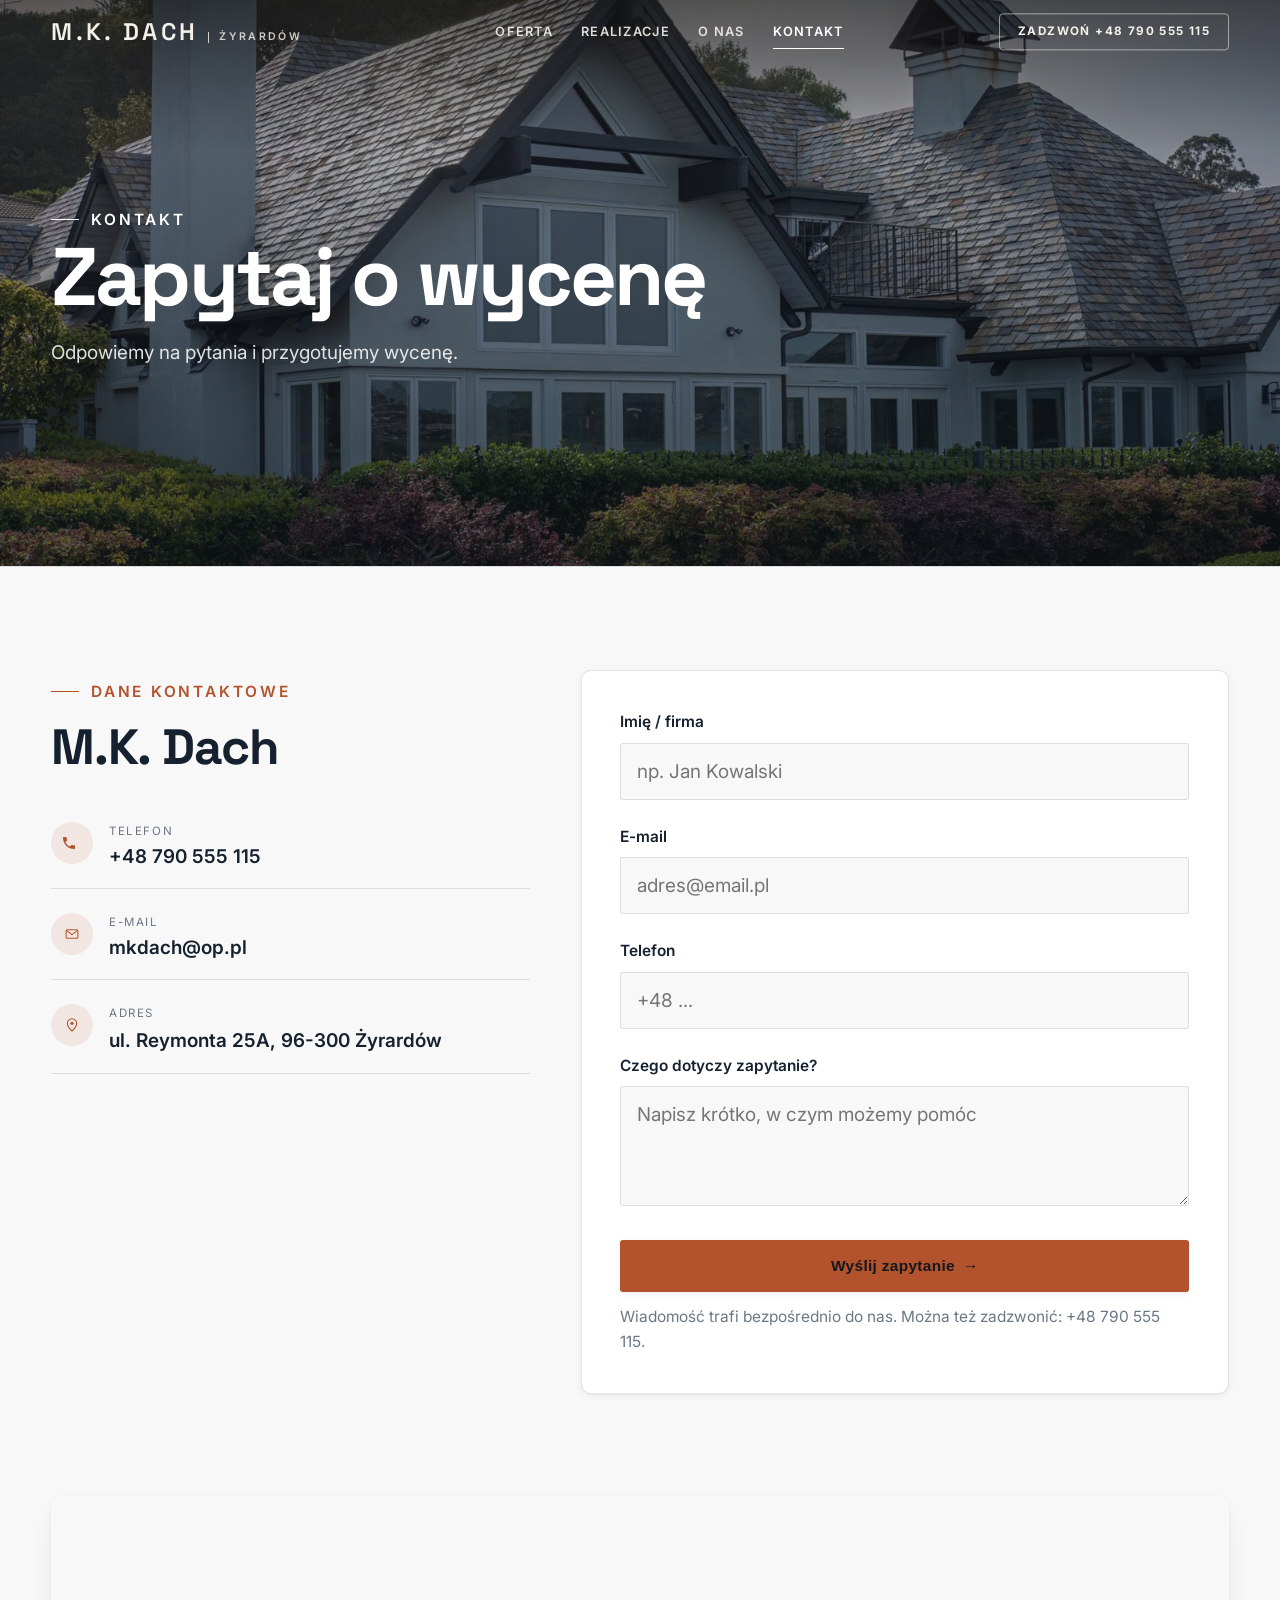
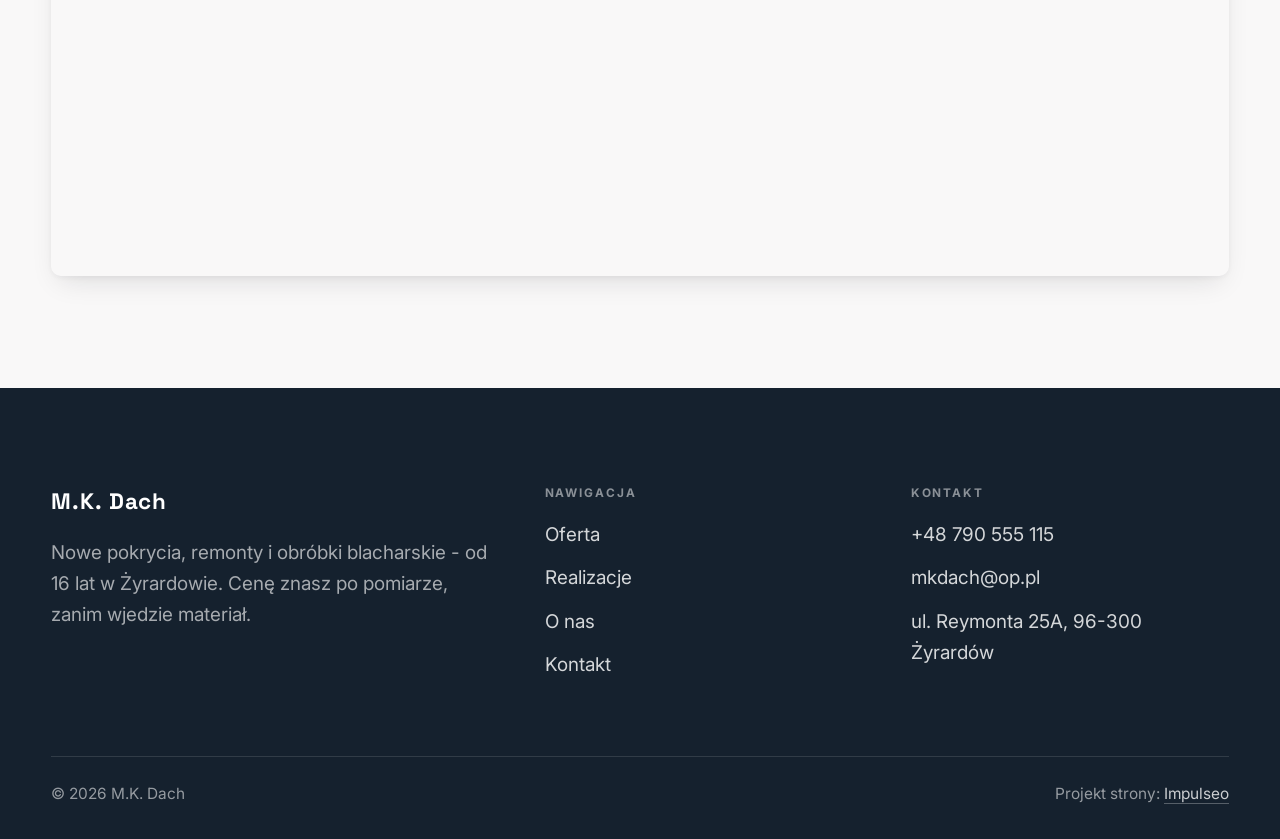
==== commit edfcd11b: "Stopka: podpis Impulseo z linkiem + poprawka znikajacego napisu w naglowku" ====
--- a/kontakt.html
+++ b/kontakt.html
@@ -89,7 +89,7 @@
     </div>
     <div class="foot-bot">
       <span>© 2026 M.K. Dach</span>
-      <span>Projekt strony: Krzysztof Brzeziński</span>
+      <span>Projekt strony: <a class="foot-credit" href="https://impulseo.pl" target="_blank" rel="noopener">Impulseo</a></span>
     </div>
   </div>
 </footer>
--- a/assets/styles.css
+++ b/assets/styles.css
@@ -1,7 +1,7 @@
 /* ============================================================
    STOLBASZ — premium, architektoniczny B2B fit-out
    Jasna paleta, zero brązu. System wg premium-web-craft.
-   Projekt strony: Krzysztof Brzeziński
+   Projekt strony: Impulseo (impulseo.pl)
    ============================================================ */
 
 :root{
@@ -625,3 +625,67 @@
 
 /* === auto-paleta ze zdjęć klienta (dopasowanie do estetyki socials) === */
 :root{--accent:#B2532E;--accent-d:#8E3E1F;--accent-soft:rgba(178,83,46,0.10);--paper:#F9F8F8;--paper-2:#EFEEED;--paper-3:#E8E6E5;}
+
+/* trust-bar: pieczęć (tb-seal) nie może wypychać layoutu w prawo na wąskich ekranach */
+.trust-bar .tb-seal{max-width:100%;text-align:center;line-height:1.35}
+
+/* === HERO-FIT (29.07.2026) — hero DOPASOWUJE SIĘ do wysokości okna =========================
+   Zgłoszenie K. 29.07: na jego laptopie przyciski CTA w hero były ucięte dolną krawędzią
+   (Modern House). Pomiar headless (1512x879 → realny widok 792 px): dolna krawędź CTA
+   wypadała 123 px POD ekranem. Nawet przy maksymalnym oknie (982) było -20 px.
+
+   DLACZEGO POPRZEDNI FIX NIE DZIAŁAŁ: 27.07 dołożyliśmy @media(max-height:820px) — próg.
+   Widok K. ma ~792-895 px, czyli TUŻ NAD progiem → reguła w ogóle się nie włączała.
+   Progi są kruche: każdy inny laptop/dok/pasek zakładek przesuwa granicę.
+
+   ROZWIĄZANIE: zero progów. Każdy rozmiar, który decyduje o wysokości hero (typografia,
+   odstępy, padding), dostaje `min(dotychczasowa-wartość, X svh)` — czyli na wysokim ekranie
+   nic się nie zmienia, a im niższe okno, tym płynniej mniejsze. Treści NIE ucinamy.
+
+   Doklejane na SAM KONIEC styles.css (po motion) → wygrywa kaskadę, nie rusza reguł w miejscu.
+   Weryfikacja: tools-retrofit/measure_fold.py (mierzy zapas pod CTA dla 720/800/879/982). */
+
+/* ---------- HERO KINOWY (strona główna, rodziny „editorial") ---------- */
+.hero-cine .wrap{padding-block:min(var(--space-8),4svh)}
+.hero-cine .eyebrow{margin-bottom:min(var(--space-5),2svh)}
+.hero-cine h1{font-size:min(clamp(2.9rem,2rem + 4.4vw,5.2rem),7.6svh);
+  margin-bottom:min(var(--space-5),2.4svh)}
+.hero-cine .lead{font-size:min(1.125rem,2.3svh);line-height:1.55;
+  margin-bottom:min(var(--space-7),3.2svh)}
+
+/* ---------- HERO FACHOWCY — wariant A (pełny ekran) ---------- */
+.hf-panel{padding-top:min(clamp(6.5rem,13vh,9rem),11svh);
+  padding-bottom:min(clamp(2.6rem,6vh,3.6rem),4svh)}
+.hf-title{font-size:min(clamp(2.3rem,1.6rem + 3.2vw,4.3rem),7svh);
+  margin-top:min(var(--space-4),1.8svh);margin-bottom:min(var(--space-4),1.8svh)}
+.hf-lead{font-size:min(1.18rem,2.3svh);line-height:1.5}
+.hf-phone{margin-top:min(var(--space-6),2.8svh);margin-bottom:min(var(--space-5),2.2svh)}
+.hf-phone-num{font-size:min(clamp(2rem,1.5rem + 2.4vw,3.05rem),5.2svh)}
+.hf-trust{margin-top:min(var(--space-6),2.6svh);padding-top:min(var(--space-4),1.6svh)}
+
+/* Telefon: tam liczy się czytelność, nie upychanie — skalowanie wysokością wyłączone,
+   bo przy 844 px wysokości ekranu svh-limity zaczęłyby zmniejszać tekst bez potrzeby. */
+@media(max-width:680px){
+  .hero-cine h1{font-size:clamp(1.9rem,1.15rem + 4.4vw,2.7rem)}
+  .hero-cine .lead{font-size:.98rem}
+  .hf-title{font-size:clamp(2.1rem,1.6rem + 3.2vw,3rem)}
+  .hf-lead{font-size:1rem}
+  .hf-phone-num{font-size:clamp(1.9rem,1.5rem + 2.4vw,2.5rem)}
+}
+/* === /HERO-FIT === */
+
+
+/* ====== IMPULSEO-FIX-20260731 ======================================================
+   1) PODPIS w stopce jest teraz linkiem do impulseo.pl - ma być widocznie klikalny.
+   2) ŻYWY NAGŁÓWEK: warstwa przenikających kadrów (.mt-hero-layer) miała z-index:1, więc
+      lądowała NAD przyciemnieniem hero, a w rodzinie „fachowcy" nawet nad panelem z tekstem
+      (.hf-panel nie miał własnego z-index). Efekt: przy zmianie zdjęcia napis znikał i wracał.
+      Teraz warstwa idzie tam, gdzie zdjęcie tła (z-index:-2), a treść nagłówka dostaje twardy
+      z-index:3. Zmieniają się WYŁĄCZNIE zdjęcia w tle - napis stoi nieruchomo.
+      (hero-cine celowo pominięte: tam img ma z-index:0 i układ był poprawny.) */
+.foot-bot a.foot-credit{color:rgba(255,255,255,.78);text-decoration:none;border-bottom:1px solid rgba(255,255,255,.28)}
+.foot-bot a.foot-credit:hover{color:#fff;border-bottom-color:#fff}
+.hero-fach > img.mt-hero-layer,.hero-gastro > img.mt-hero-layer,.hero-auto > img.mt-hero-layer,
+.hero-dom > img.mt-hero-layer,.hero-studio > img.mt-hero-layer{z-index:-2}
+.hf-panel,.hf-inner,.hd-panel,.hk-panel,.ha-inner,.hs-inner,.hg-inner{position:relative;z-index:3}
+/* ====== koniec IMPULSEO-FIX-20260731 ====== */
